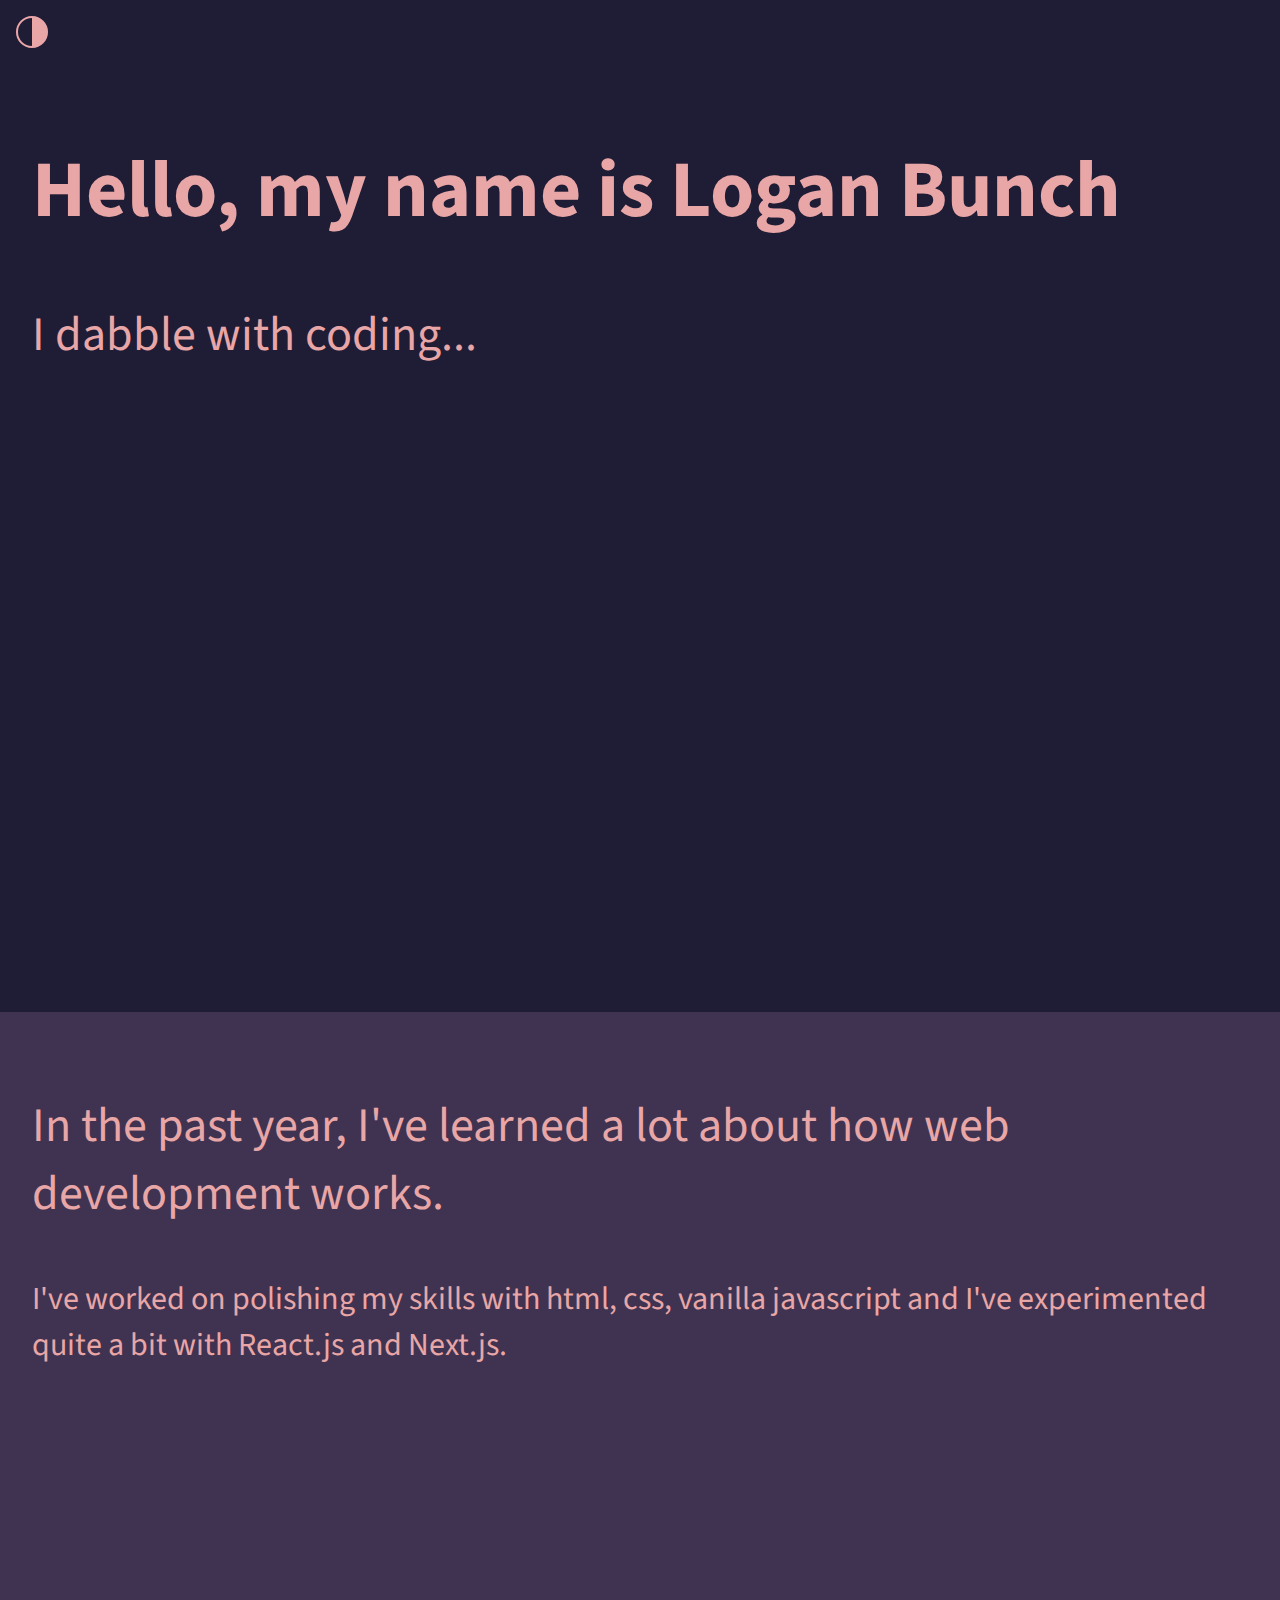
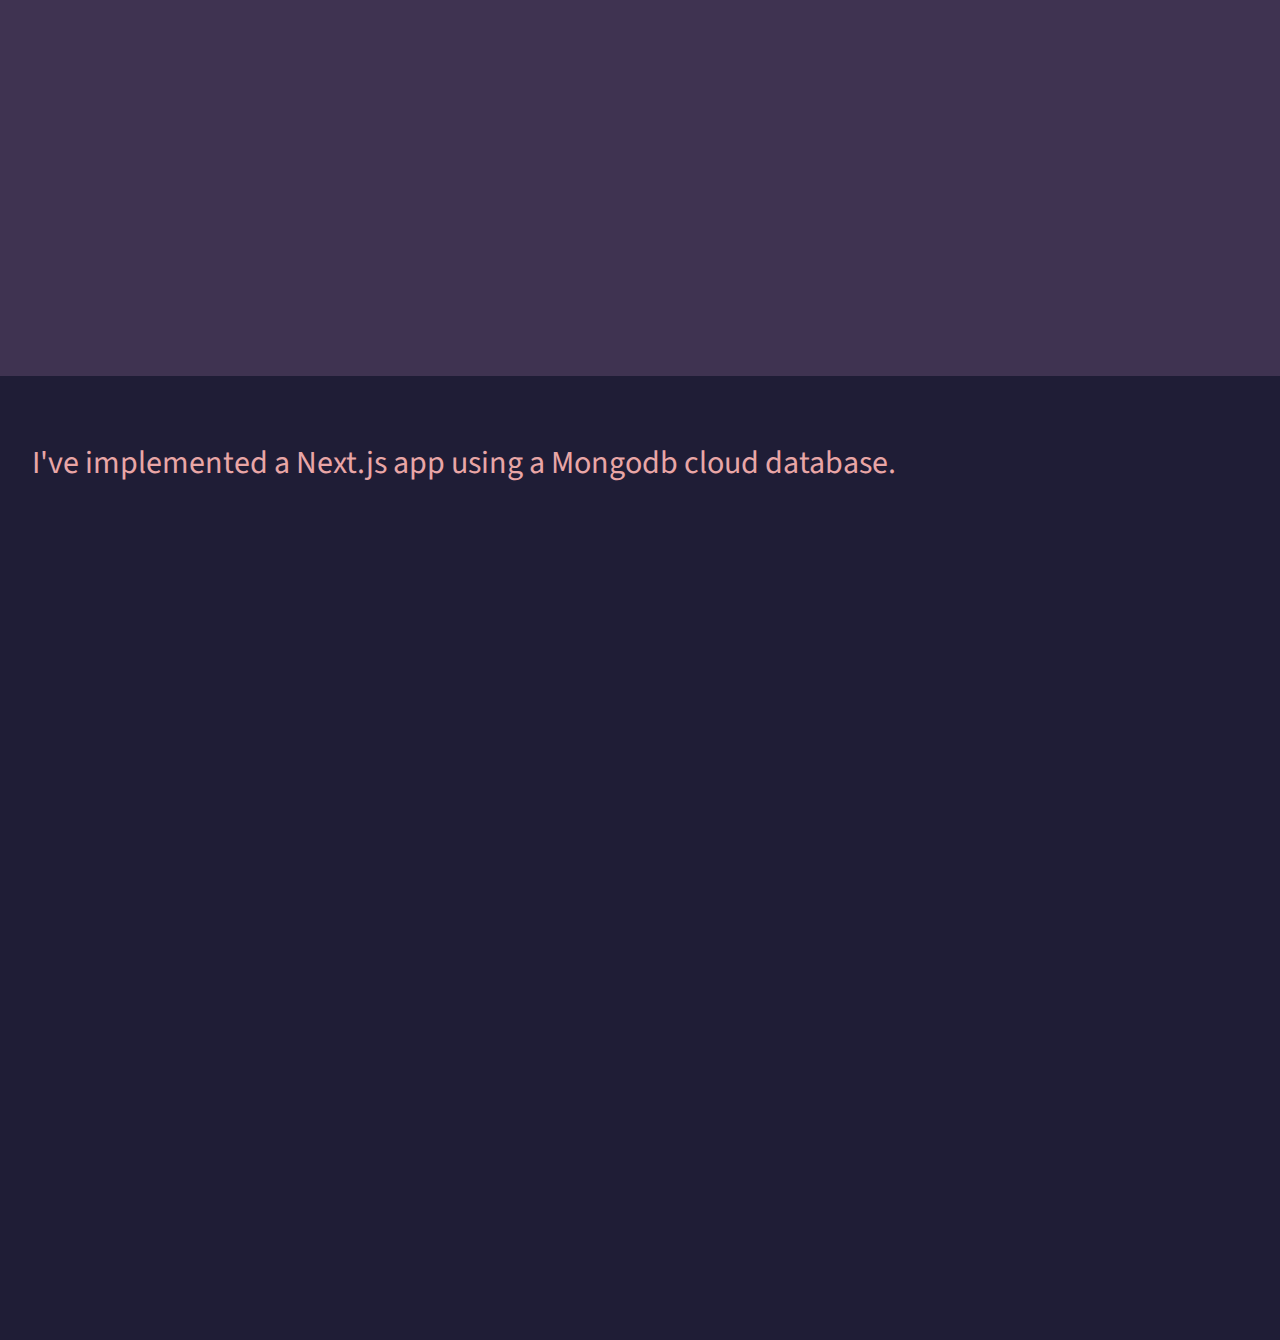
==== index.html @ 9dbdc5db "initial commit" ====
<!DOCTYPE html>
<html lang="en">

<head>
  <title>Logan Bunch - Web Dev</title>
  <meta charset="UTF-8">
  <meta name="viewport" content="width=device-width, initial-scale=1">
  <link href="style.css" rel="stylesheet">
  <script src="script.js" defer></script>
</head>

<body>
  <div id="change-theme" class="change-theme">
    <div class="theme-icon" onclick="toggleThemeMenu()"></div>
  </div>
  <main>
    <section id="intro">
      <h1>
        Hello, my name is Logan Bunch
      </h1>
      <p class="large">
        I dabble with coding...
      </p>
    </section>
    <section id="tidbit-one">
      <p class="large">
        In the past year, I've learned a lot about how web development works.
      </p>
      <p class="medium">
        I've worked on polishing my skills with html, css, vanilla javascript and I've experimented quite a bit with
        React.js and Next.js.
      </p>
    </section>
    <section>
      <p class="medium">
        I've implemented a Next.js app using a Mongodb cloud database.
      </p>
    </section>
</body>

</html>
---- style.css ----
@import url('https://fonts.googleapis.com/css2?family=Source+Sans+Pro&display=swap');

:root {
  --bg-color: #1F1D36;
  --bg-alt: #3F3351;
  --accent: #864879;
  --fg-color: #E9A6A6;
  
  box-sizing: content-box;
}

.blue-gray {
  --bg-color: #2C3333;
  --bg-alt: #395B64;
  --accent: #A5C9CA;
  --fg-color: #E7F6F2; 
}

html {
  font-family: 'Source Sans Pro', sans-serif;
  background-color: var(--bg-color);
  color: var(--fg-color);
}

html, body {
  padding: 0;
  margin: 0;
}

main {
  display: flex;
  flex-direction: column;
  width: 100%;
}

section {
  width: max;
  padding: 2em;
  min-height: 100vh;
}

h1 {
  font-size: 5rem;
}

.large {
  font-size: 3rem;
}

.medium {
  font-size: 2rem;
}

section:nth-child(even) {
  background-color: var(--bg-alt);
}

.change-theme {
  display: flex;
  justify-content: left;
  align-items: center;
  position: sticky;
  top: 1em;
  left: 1em;
  background-color: var(--bg-alt);
  border-radius: 2em;
  /* border: solid 2px var(--fg-color); */
  color: var(--fg-color);
  padding: 0;
  margin: 0.5rem;
  width: 2em;
  height: 2em;
  transition: all ease-in-out .3s;
}

.expand {
  width: 20em;
}


.theme-icon {
  width: calc(2em - 4px);
  height:calc(2em - 4px);
  border-radius: 50%;
  border: solid 2px var(--fg-color);
  background-image: linear-gradient(to right,var(--bg-color) 0 50%, var(--fg-color) 50% 110%)
}

.theme-icon:hover {
  transform: scale(1.1);
}
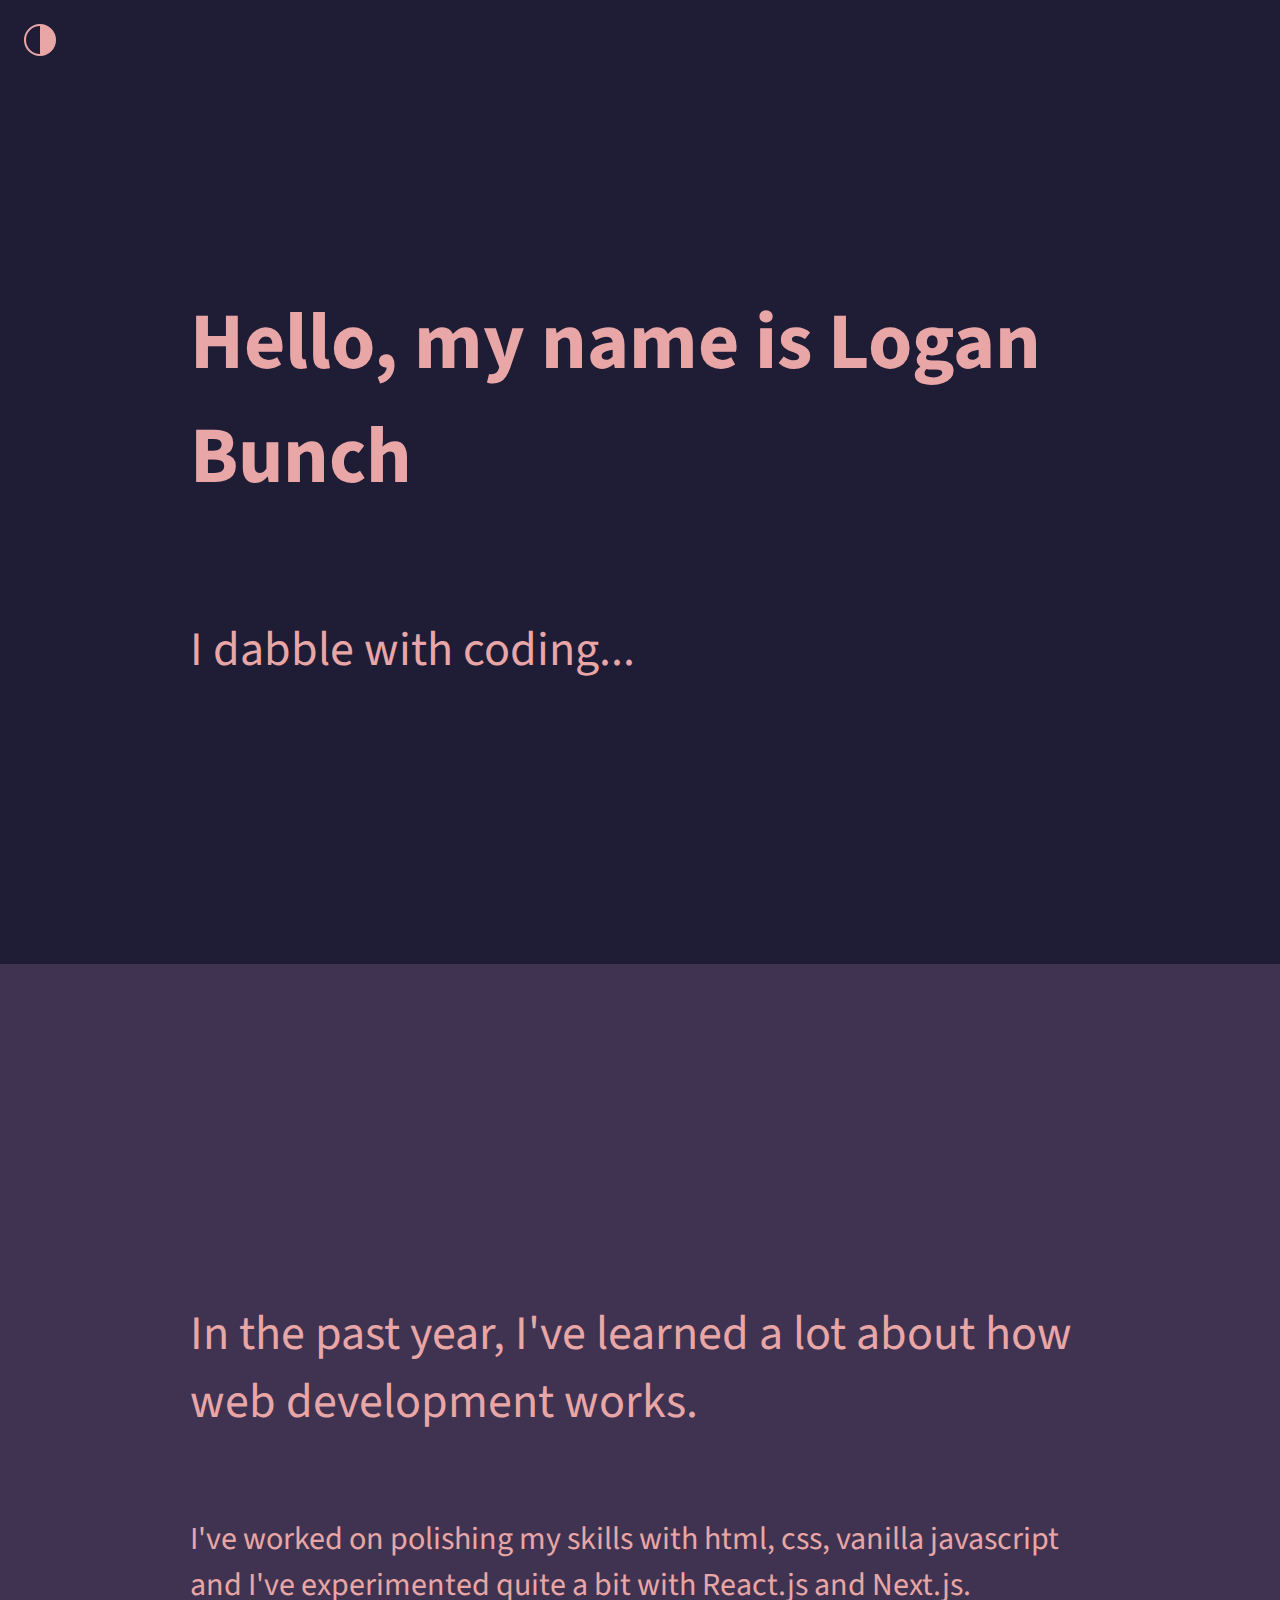
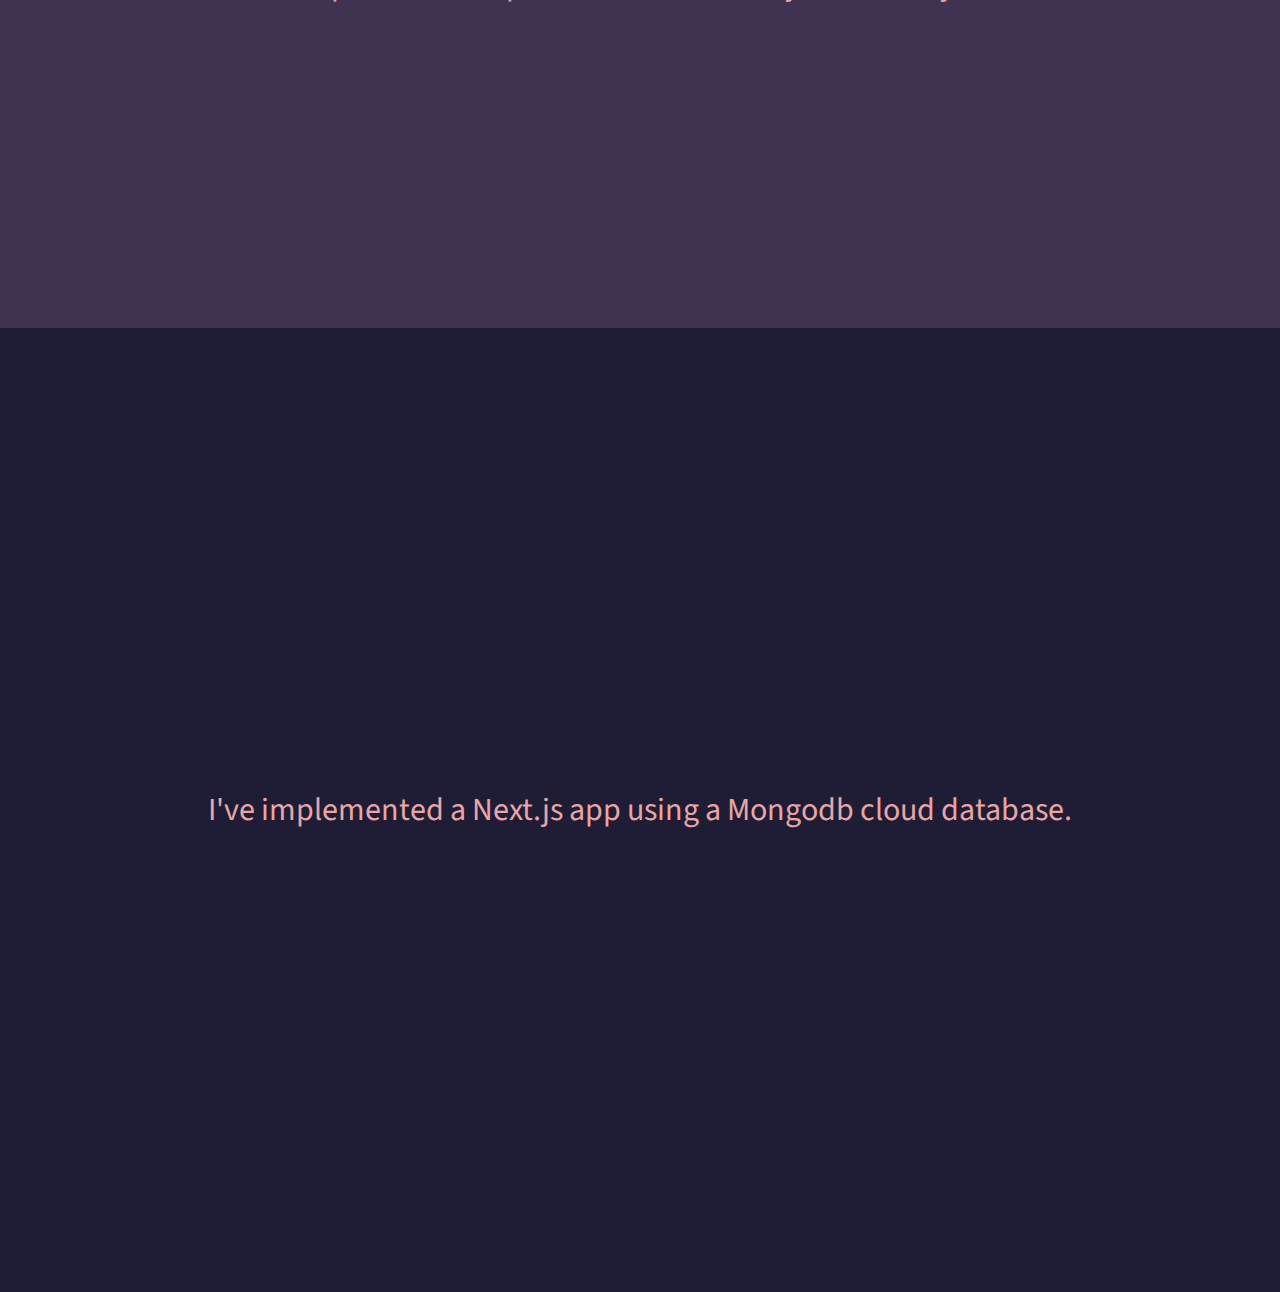
==== commit 4c73dec4: "some changes" ====
--- a/index.html
+++ b/index.html
@@ -13,29 +13,38 @@
   <div id="change-theme" class="change-theme">
     <div class="theme-icon" onclick="toggleThemeMenu()"></div>
   </div>
-  <main>
-    <section id="intro">
-      <h1>
-        Hello, my name is Logan Bunch
-      </h1>
-      <p class="large">
-        I dabble with coding...
-      </p>
-    </section>
-    <section id="tidbit-one">
-      <p class="large">
-        In the past year, I've learned a lot about how web development works.
-      </p>
-      <p class="medium">
-        I've worked on polishing my skills with html, css, vanilla javascript and I've experimented quite a bit with
-        React.js and Next.js.
-      </p>
-    </section>
-    <section>
-      <p class="medium">
-        I've implemented a Next.js app using a Mongodb cloud database.
-      </p>
-    </section>
+  <div class="grid-wrapper">
+    <main>
+      <section id="intro">
+        <div class="content-wrapper">
+          <h1>
+            Hello, my name is Logan Bunch
+          </h1>
+          <p class="large">
+            I dabble with coding...
+          </p>
+        </div>
+      </section>
+      <section id="tidbit-one">
+        <div class="content-wrapper">
+          <p class="large">
+            In the past year, I've learned a lot about how web development works.
+          </p>
+          <p class="medium">
+            I've worked on polishing my skills with html, css, vanilla javascript and I've experimented quite a bit with
+            React.js and Next.js.
+          </p>
+        </div>
+      </section>
+      <section>
+        <div class="content-wrapper">
+          <p class="medium">
+            I've implemented a Next.js app using a Mongodb cloud database.
+          </p>
+        </div>
+      </section>
+    </main>
+  </div>
 </body>
 
 </html>
--- a/style.css
+++ b/style.css
@@ -27,6 +27,10 @@
   margin: 0;
 }
 
+.grid-wrapper {
+  display: grid;
+}
+
 main {
   display: flex;
   flex-direction: column;
@@ -34,6 +38,8 @@
 }
 
 section {
+  display: flex;
+  justify-content: center;
   width: max;
   padding: 2em;
   min-height: 100vh;
@@ -55,11 +61,19 @@
   background-color: var(--bg-alt);
 }
 
+.content-wrapper {
+  max-width: 900px;
+  display: flex;
+  flex-direction: column;
+  justify-content: center;
+
+}
+
 .change-theme {
   display: flex;
   justify-content: left;
   align-items: center;
-  position: sticky;
+  position: fixed;
   top: 1em;
   left: 1em;
   background-color: var(--bg-alt);
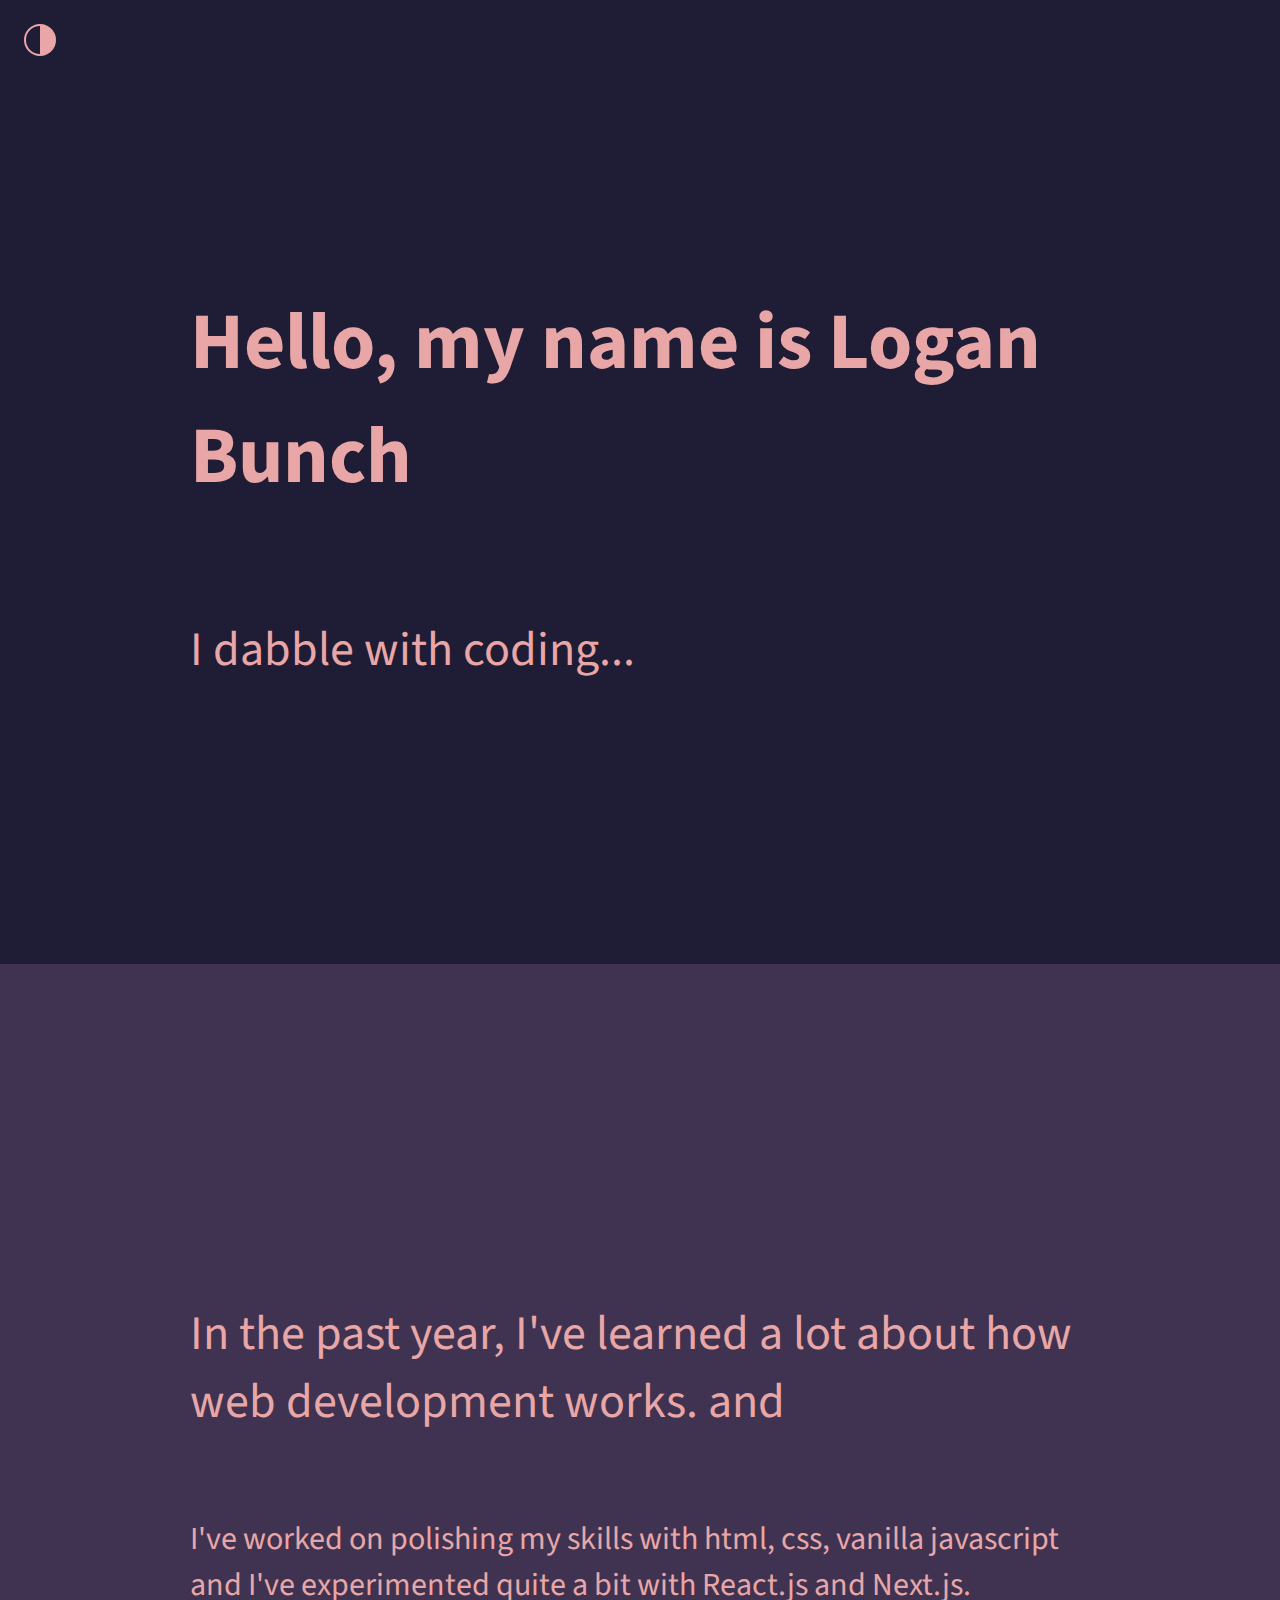
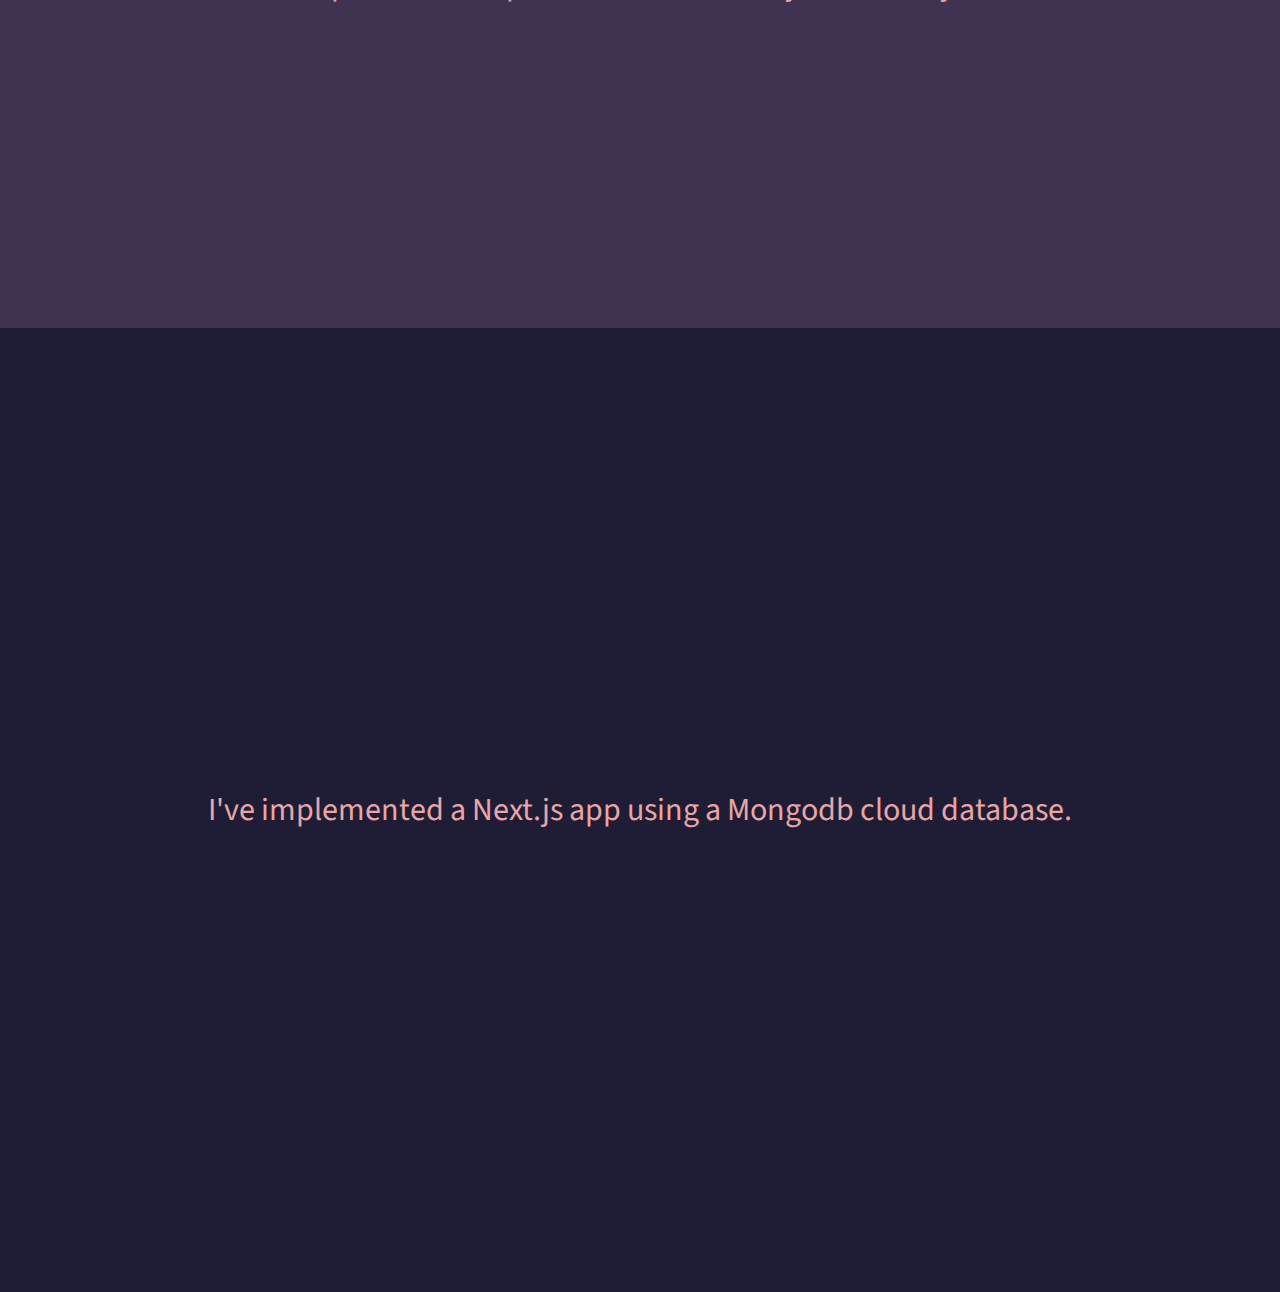
==== commit a7ef1077: "another commit" ====
--- a/index.html
+++ b/index.html
@@ -28,7 +28,7 @@
       <section id="tidbit-one">
         <div class="content-wrapper">
           <p class="large">
-            In the past year, I've learned a lot about how web development works.
+            In the past year, I've learned a lot about how web development works. and
           </p>
           <p class="medium">
             I've worked on polishing my skills with html, css, vanilla javascript and I've experimented quite a bit with
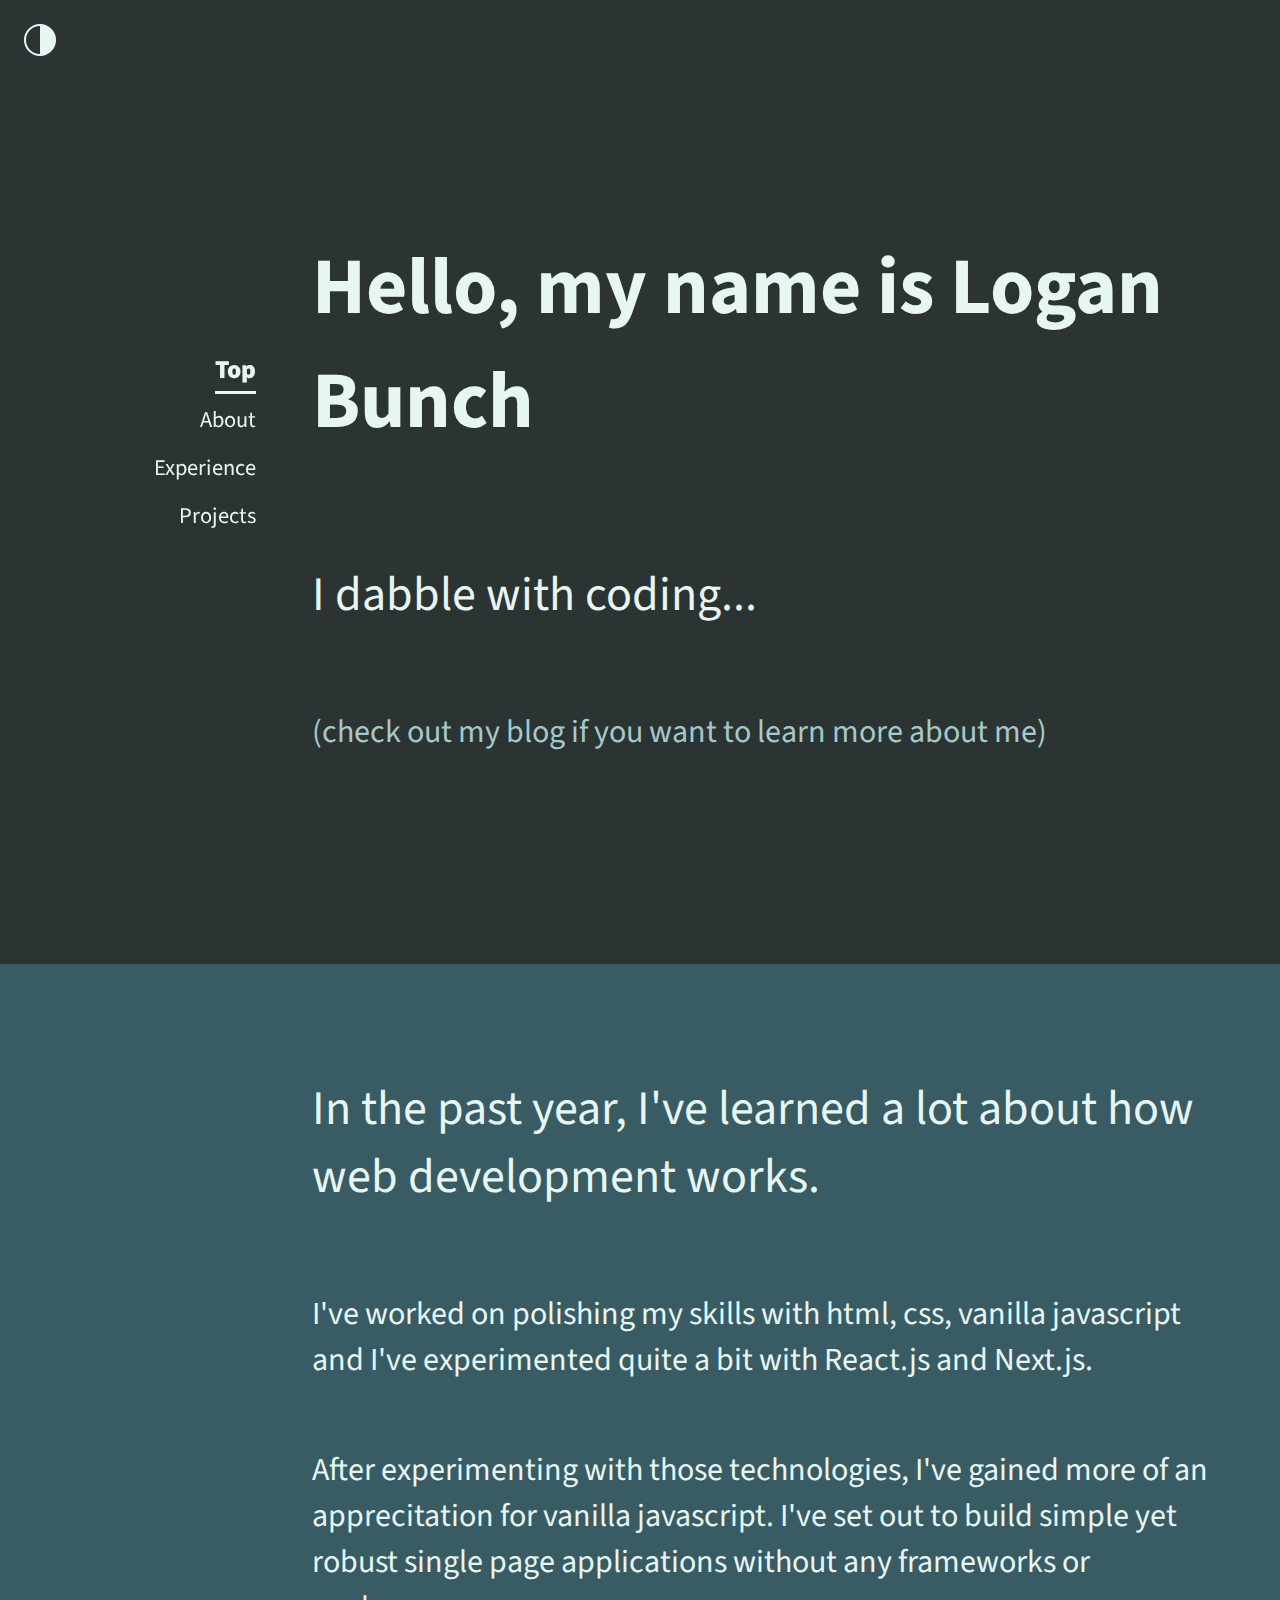
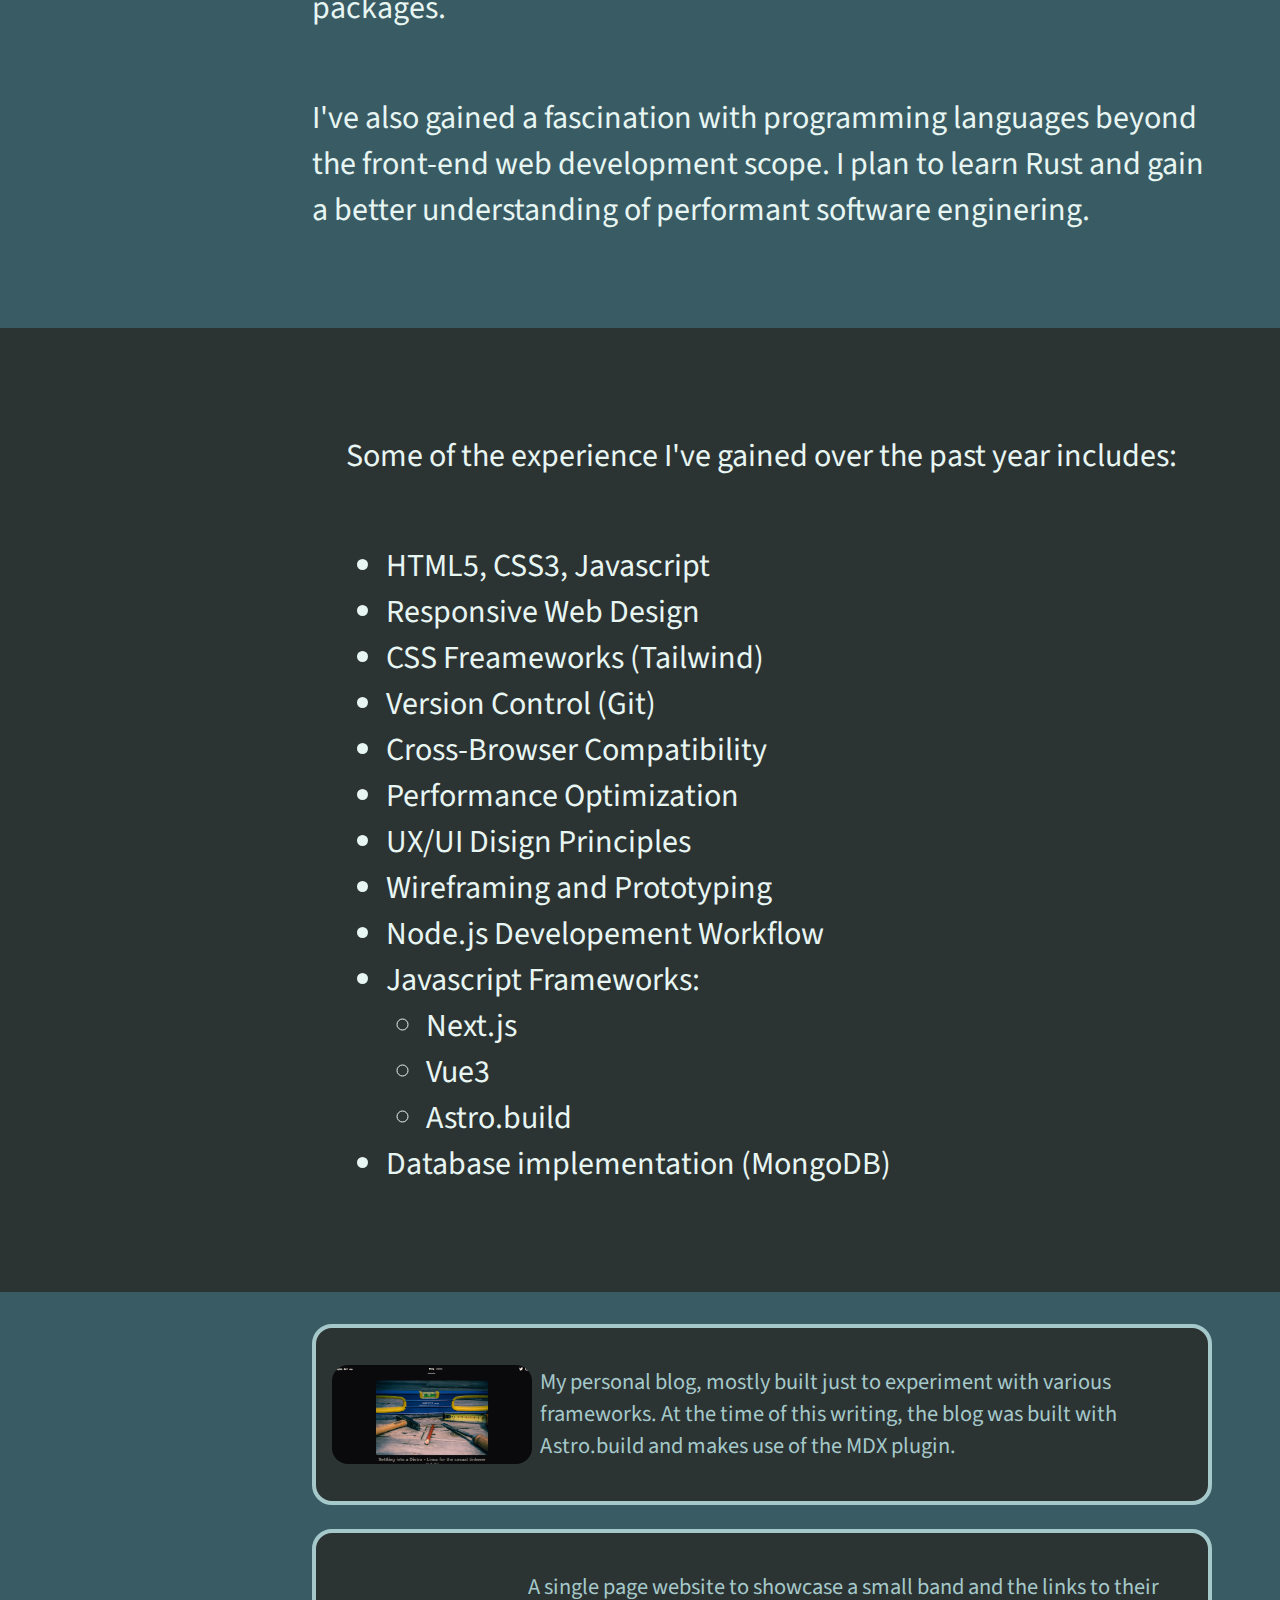
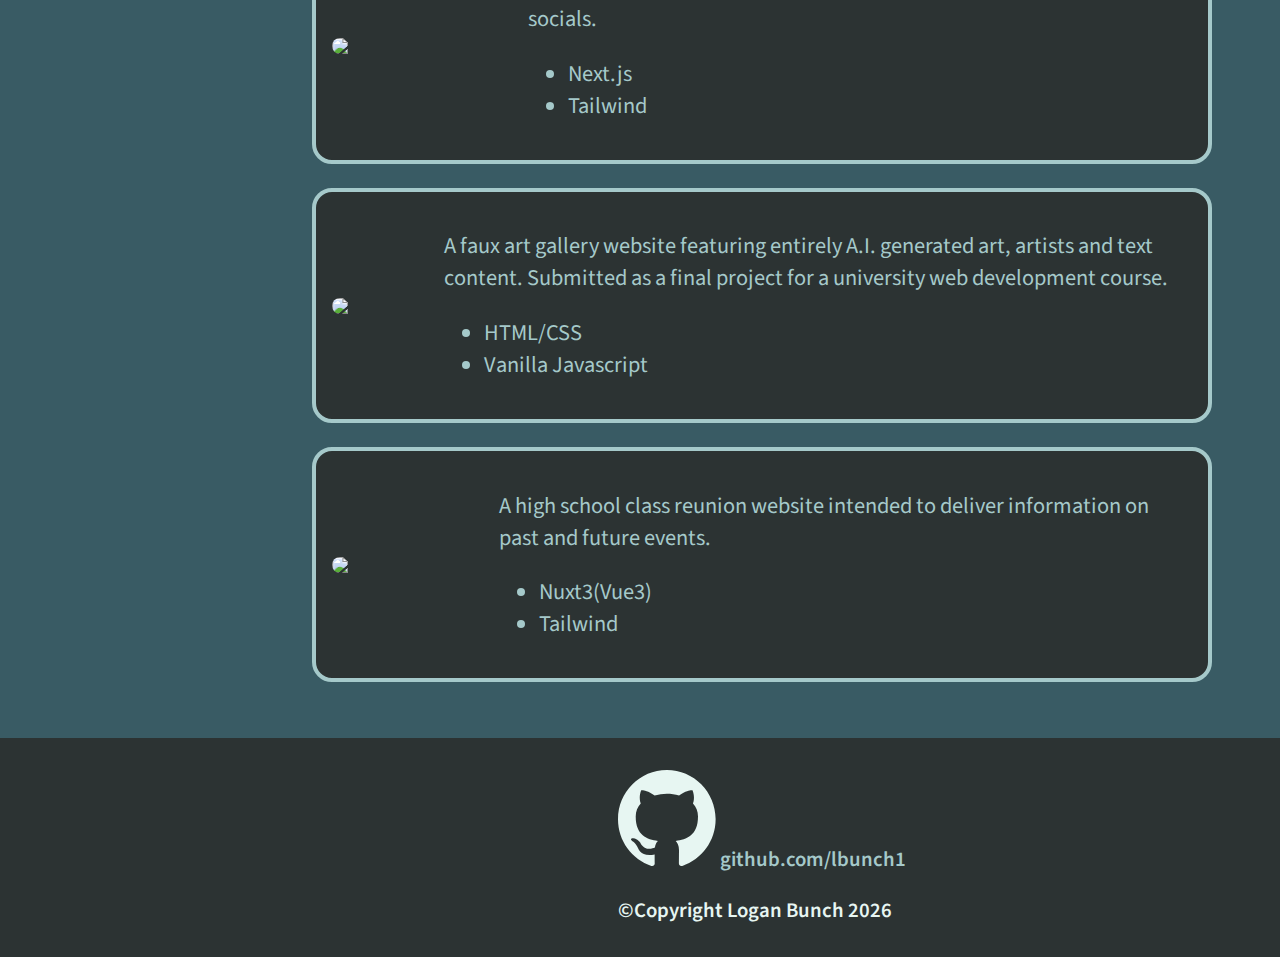
==== commit ed937331: "added link to blog, minor adjustments elsewhere" ====
--- a/index.html
+++ b/index.html
@@ -12,8 +12,22 @@
 <body>
   <div id="change-theme" class="change-theme">
     <div class="theme-icon" onclick="toggleThemeMenu()"></div>
+      <div class="flex-wrapper">
+        <div class="theme-icon blue-gray" onclick="changeTheme('blue-gray')"></div>
+        <div class="theme-icon purple-pink" onclick="changeTheme('purple-pink')"></div>
+        <div class="theme-icon gruvbox" onclick="changeTheme('gruvbox')"></div>
+        <div class="theme-icon green" onclick="changeTheme('green')"></div>
+        <div class="theme-icon blue" onclick="changeTheme('blue')"></div>
+      </div>
   </div>
-  <div class="grid-wrapper">
+      <nav>
+        <ul>
+          <li><a class="nav-link" id="intro-link" href="#intro">Top</a></li>
+          <li><a class="nav-link" id="about-link" href="#about">About</a></li>
+          <li><a class="nav-link" id="exp-link" href="#experience">Experience</a></li>
+          <li><a class="nav-link" id="projects-link" href="#projects">Projects</a></li>
+        </ul>
+      </nav>
     <main>
       <section id="intro">
         <div class="content-wrapper">
@@ -23,28 +37,114 @@
           <p class="large">
             I dabble with coding...
           </p>
+          <p class="medium">
+            <a href="https://blog.logno.dev">(check out my blog if you want to learn more about me)</a>
+          </p>
         </div>
       </section>
-      <section id="tidbit-one">
+      <section id="about">
         <div class="content-wrapper">
           <p class="large">
-            In the past year, I've learned a lot about how web development works. and
+            In the past year, I've learned a lot about how web development works.
           </p>
           <p class="medium">
             I've worked on polishing my skills with html, css, vanilla javascript and I've experimented quite a bit with
             React.js and Next.js.
           </p>
-        </div>
-      </section>
-      <section>
-        <div class="content-wrapper">
           <p class="medium">
-            I've implemented a Next.js app using a Mongodb cloud database.
+            After experimenting with those technologies, I've gained more of an apprecitation for vanilla javascript. I've set out to build simple yet robust single page applications without any frameworks or packages.
+          </p>
+          <p class="medium">
+            I've also gained a fascination with programming languages beyond the front-end web development scope. I plan to learn Rust and gain a better understanding of performant software enginering.
           </p>
         </div>
       </section>
+      <section id="experience">
+        <div class="content-wrapper">
+          <p class="medium">
+            Some of the experience I've gained over the past year includes:
+          </p>
+          <ul class="medium">
+            <li>HTML5, CSS3, Javascript</li>
+            <li>Responsive Web Design</li>
+            <li>CSS Freameworks (Tailwind)</li>
+            <li>Version Control (Git)</li>
+            <li>Cross-Browser Compatibility</li>
+            <li>Performance Optimization</li>
+            <li>UX/UI Disign Principles</li>
+            <li>Wireframing and Prototyping</li>
+            <li>Node.js Developement Workflow</li>
+            <li>Javascript Frameworks:
+              <ul>
+                <li>Next.js</li>
+                <li>Vue3</li>
+                <li>Astro.build</li>
+              </ul>
+            </li>
+            <li>Database implementation (MongoDB)</li>
+          </ul>
+        </div>
+      </section>
+      <section id="projects">
+        <div class="content-wrapper">
+           <a class="project-link" href="https://blog.logno.dev" target="_blank">
+            <img src="/img/blog_thumbnail.png">
+              <div>
+              <p>
+                My personal blog, mostly built just to experiment with various frameworks. At the time of this writing, the blog was built with Astro.build and makes use of the MDX plugin.
+              </p>
+              </div>
+          </a>
+         <a class="project-link" href="https://anothermcguffin.com" target="_blank">
+            <img src="/img/AM_thumbnail.png">
+              <div>
+              <p>
+                A single page website to showcase a small band and the links to their socials.
+                <ul>
+                  <li>Next.js</li>
+                  <li>Tailwind</li>
+                </ul>
+              </p>
+              </div>
+          </a>
+          <a class="project-link" href="https://lbunch1.github.io/final-project/" target="_blank">
+            <img src="/img/AI_thumbnail.png">
+              <div>
+              <p>
+                A faux art gallery website featuring entirely A.I. generated art, artists and text content. Submitted as a final project for a university web development course.
+                <ul>
+                  <li>HTML/CSS</li>
+                  <li>Vanilla Javascript</li>
+                </ul>
+              </p>
+              </div>
+          </a>
+          <a class="project-link" href="https://smhsclassof1970.com/" target="_blank">
+            <img src="/img/SMHS_thumbnail.png">
+              <div>
+              <p>
+                A high school class reunion website intended to deliver information on past and future events.
+                <ul>
+                  <li>Nuxt3(Vue3)</li>
+                  <li>Tailwind</li>
+                </ul>
+              </p>
+              </div>
+          </a>
+
+        </div>
+      </section>
     </main>
-  </div>
+    <footer>
+        <div class="content-wrapper">
+          <a href="https://github.com/lbunch1" class="small gh-link">
+            <svg id="gh-logo" width="98" height="96" xmlns="http://www.w3.org/2000/svg"><path fill-rule="evenodd" clip-rule="evenodd" d="M48.854 0C21.839 0 0 22 0 49.217c0 21.756 13.993 40.172 33.405 46.69 2.427.49 3.316-1.059 3.316-2.362 0-1.141-.08-5.052-.08-9.127-13.59 2.934-16.42-5.867-16.42-5.867-2.184-5.704-5.42-7.17-5.42-7.17-4.448-3.015.324-3.015.324-3.015 4.934.326 7.523 5.052 7.523 5.052 4.367 7.496 11.404 5.378 14.235 4.074.404-3.178 1.699-5.378 3.074-6.6-10.839-1.141-22.243-5.378-22.243-24.283 0-5.378 1.94-9.778 5.014-13.2-.485-1.222-2.184-6.275.486-13.038 0 0 4.125-1.304 13.426 5.052a46.97 46.97 0 0 1 12.214-1.63c4.125 0 8.33.571 12.213 1.63 9.302-6.356 13.427-5.052 13.427-5.052 2.67 6.763.97 11.816.485 13.038 3.155 3.422 5.015 7.822 5.015 13.2 0 18.905-11.404 23.06-22.324 24.283 1.78 1.548 3.316 4.481 3.316 9.126 0 6.6-.08 11.897-.08 13.526 0 1.304.89 2.853 3.316 2.364 19.412-6.52 33.405-24.935 33.405-46.691C97.707 22 75.788 0 48.854 0z" /></svg>
+            github.com/lbunch1
+          </a>
+          <br />
+          <div id="copy" class="small"></div>
+        </div>
+    </footer>
 </body>
 
 </html>
--- a/style.css
+++ b/style.css
@@ -1,10 +1,10 @@
 @import url('https://fonts.googleapis.com/css2?family=Source+Sans+Pro&display=swap');
 
 :root {
-  --bg-color: #1F1D36;
-  --bg-alt: #3F3351;
-  --accent: #864879;
-  --fg-color: #E9A6A6;
+  --bg-color: #2C3333;
+  --bg-alt: #395B64;
+  --accent: #A5C9CA;
+  --fg-color: #E7F6F2; 
   
   box-sizing: content-box;
 }
@@ -16,6 +16,34 @@
   --fg-color: #E7F6F2; 
 }
 
+.purple-pink {
+  --bg-color: #1F1D36;
+  --bg-alt: #3F3351;
+  --accent: #864879;
+  --fg-color: #E9A6A6;
+}
+
+.gruvbox {
+  --bg-color: #1A120B;
+  --bg-alt: #3C2A21;
+  --accent: #D5CEA3;
+  --fg-color: #E5E5CB;
+}
+
+.green {
+  --bg-color: #191A19;
+  --bg-alt: #1E5128;
+  --accent: #4E9F3D;
+  --fg-color: #D8E9A8;
+}
+
+.blue {
+  --bg-color: #0F044C;
+  --bg-alt: #141E61;
+  --accent: #787A91;
+  --fg-color: #EEEEEE;
+}
+
 html {
   font-family: 'Source Sans Pro', sans-serif;
   background-color: var(--bg-color);
@@ -27,8 +55,45 @@
   margin: 0;
 }
 
-.grid-wrapper {
-  display: grid;
+nav {
+  display: flex;
+  align-items: center;
+  position: fixed;
+  right: 0;
+  top: 0;
+  height: 100%;
+  margin-right: 80vw;
+}
+
+nav>ul {
+  display: flex;
+  flex-direction: column;
+  align-items: flex-end;
+  list-style-type: none;
+  padding-left: 0;
+}
+
+nav li {
+  margin-bottom: 1rem;
+}
+
+nav a {
+  font-size: 1.4rem;
+  transition: all ease-in-out 0.3s;
+  text-decoration: none;
+}
+
+
+nav a:link,
+nav a:visited {
+  color: var(--fg-color);
+}
+
+.active {
+  font-size: 1.6rem;
+  font-weight: 900;
+  border-bottom: 3px solid var(--fg-color);
+  padding-bottom: 0.2rem;
 }
 
 main {
@@ -37,7 +102,8 @@
   width: 100%;
 }
 
-section {
+section,
+footer {
   display: flex;
   justify-content: center;
   width: max;
@@ -49,6 +115,19 @@
   font-size: 5rem;
 }
 
+a,
+a:link,
+a:visited {
+  text-decoration: none;
+  color: var(--accent);
+  z-index: 90;
+}
+
+a:hover {
+  transform: scale(1.03);
+  color: var(--fg-color);
+}
+
 .large {
   font-size: 3rem;
 }
@@ -57,6 +136,11 @@
   font-size: 2rem;
 }
 
+.small {
+  font-size: 1.3rem;
+  font-weight: 600;
+}
+
 section:nth-child(even) {
   background-color: var(--bg-alt);
 }
@@ -66,7 +150,7 @@
   display: flex;
   flex-direction: column;
   justify-content: center;
-
+  margin-left: 19vw;
 }
 
 .change-theme {
@@ -78,17 +162,29 @@
   left: 1em;
   background-color: var(--bg-alt);
   border-radius: 2em;
-  /* border: solid 2px var(--fg-color); */
   color: var(--fg-color);
   padding: 0;
   margin: 0.5rem;
+  min-width: fit-content;
+  min-height: fit-content;
   width: 2em;
   height: 2em;
   transition: all ease-in-out .3s;
+  z-index: 999;
 }
 
 .expand {
-  width: 20em;
+  width: fit-content;
+}
+
+.flex-wrapper {
+  display: none;
+  padding-left: 1rem;
+  gap: 1rem;
+}
+
+.show {
+  display: flex;
 }
 
 
@@ -97,9 +193,95 @@
   height:calc(2em - 4px);
   border-radius: 50%;
   border: solid 2px var(--fg-color);
-  background-image: linear-gradient(to right,var(--bg-color) 0 50%, var(--fg-color) 50% 110%)
+  background-image: linear-gradient(to right,var(--bg-color) 0 50%, var(--fg-color) 50% 110%);
+  z-index: 99;
 }
 
 .theme-icon:hover {
   transform: scale(1.1);
 }
+
+.project-link {
+  display: flex;
+  align-items: center;
+  background-color: var(--bg-color);
+  border: solid 4px var(--accent);
+  padding: 1rem;
+  border-radius: 20px;
+  text-decoration: none;
+  color: var(--fg-color);
+  font-size: 1.4rem;
+  gap: .5rem;
+  margin-bottom: 1.5rem;
+  transition: all ease-in-out 0.2s;
+  z-index: 97;
+}
+
+.project-link:hover {
+  transform: scale(1.05);
+  box-shadow: 0 0 30px rgba(0, 0, 0, 0.3);
+}
+
+.project-link img {
+  width: 200px;
+  border-radius: 16px;
+}
+
+footer {
+  min-height: fit-content;
+}
+
+#gh-logo {
+  fill: var(--fg-color);
+}
+
+
+@media only screen and (max-width: 820px) {
+  nav {
+    display: block;
+    position: sticky;
+    top:0;
+    right: 0;
+    padding-top: 3em;
+    padding-bottom: 1em;
+    background-color: var(--bg-color);
+    z-index: 998;
+    margin-right: 0;
+  }
+
+  nav>ul {
+    flex-direction: row;
+    align-items: center;
+    justify-content: center;
+    gap: 2rem;
+    margin-right: 0;
+  }
+
+  .content-wrapper {
+    margin-left: 0;
+  }
+
+  .project-link {
+    flex-direction: column;
+  }
+}
+
+
+@media only screen and (max-width: 400px) {
+  nav {
+    display: none;
+  }
+
+  .large {
+    font-size: 2rem;
+  }
+
+  .medium {
+    font-size: 1.4rem;
+  }
+
+  .small {
+    font-size: 1.2rem;
+  }
+
+}
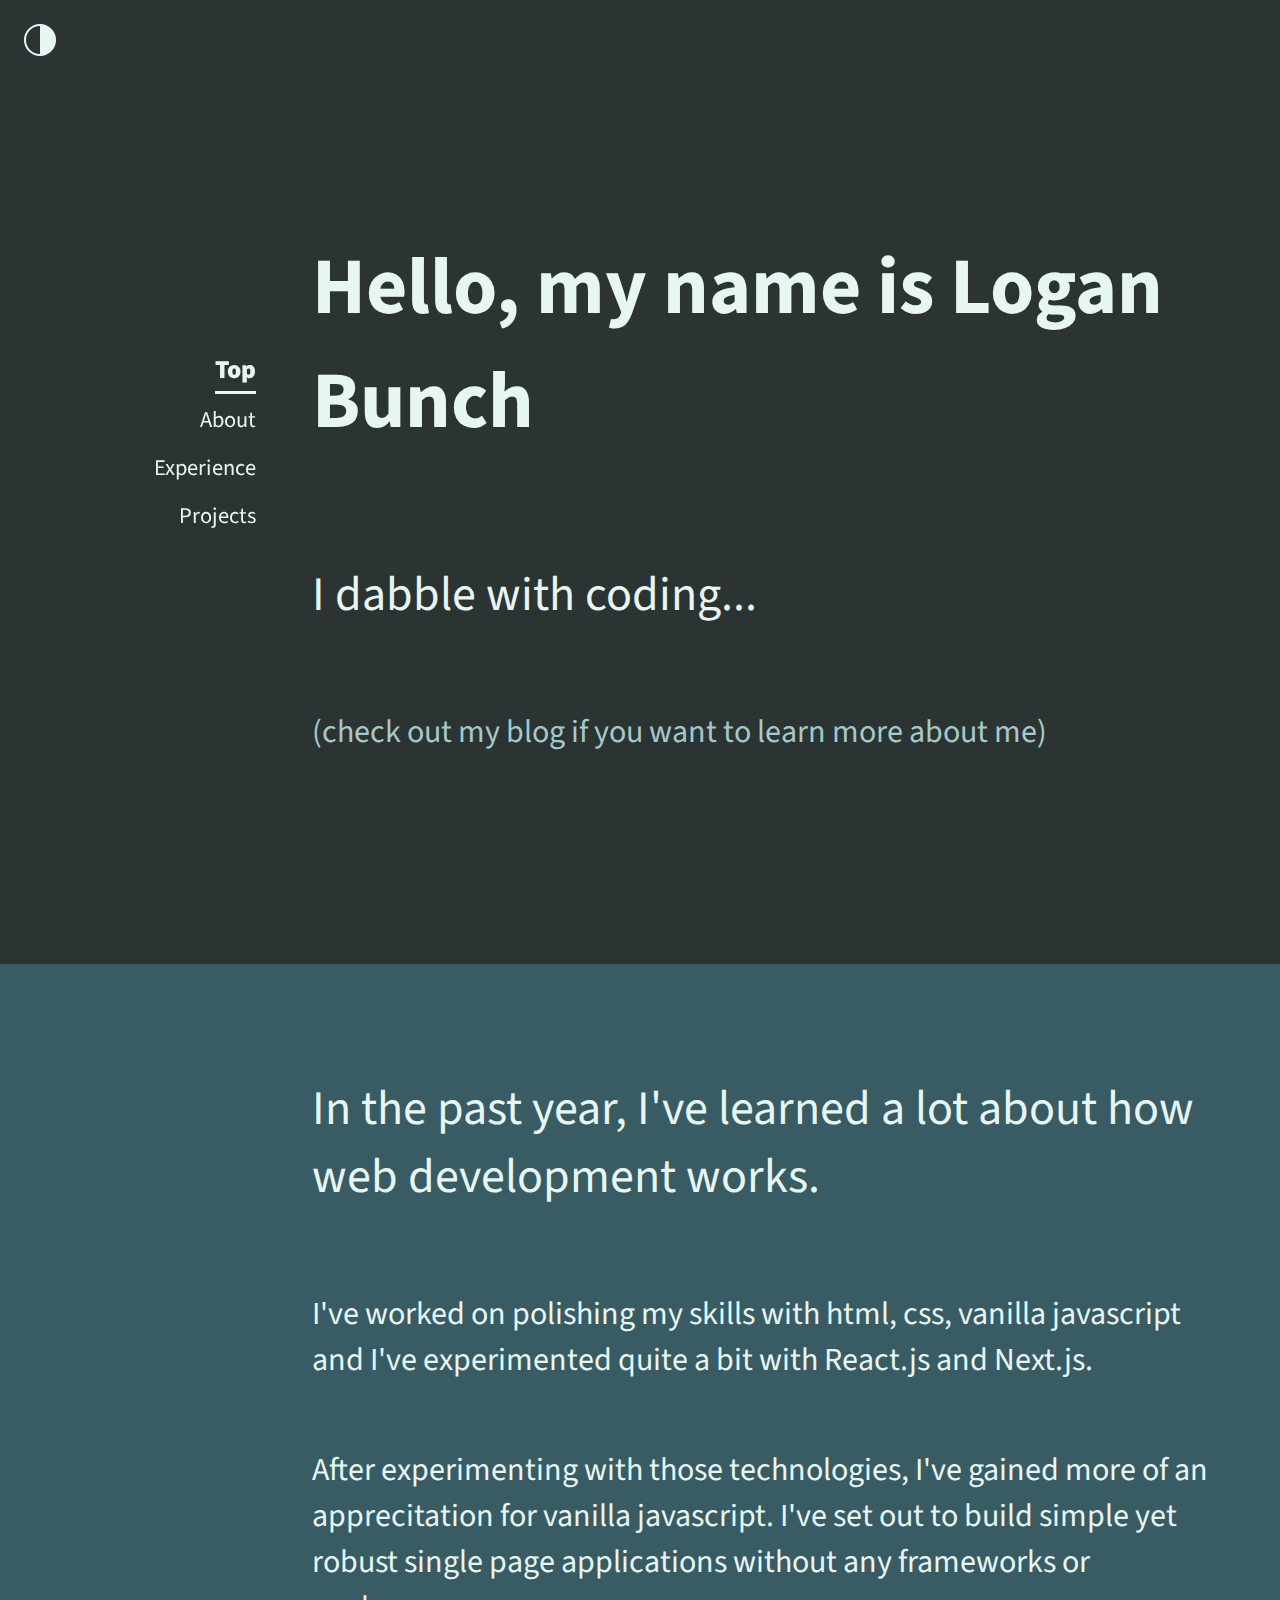
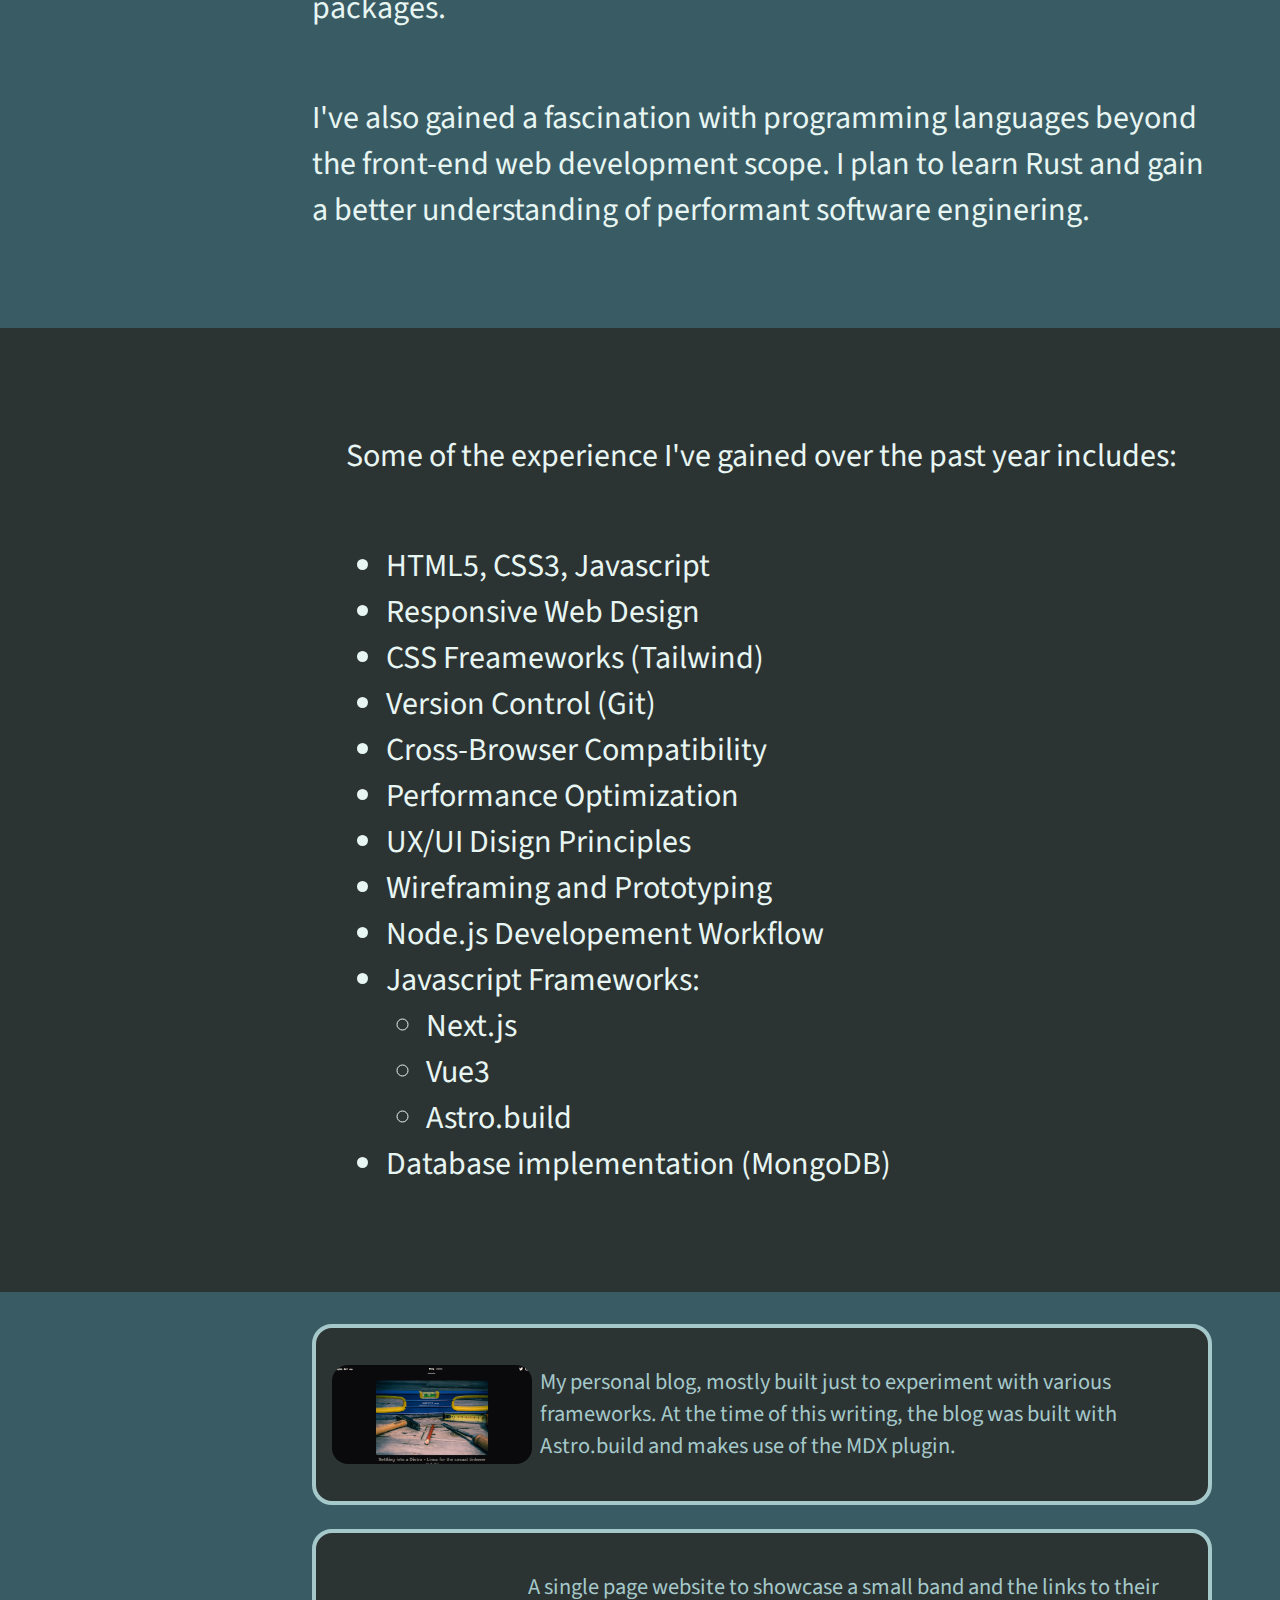
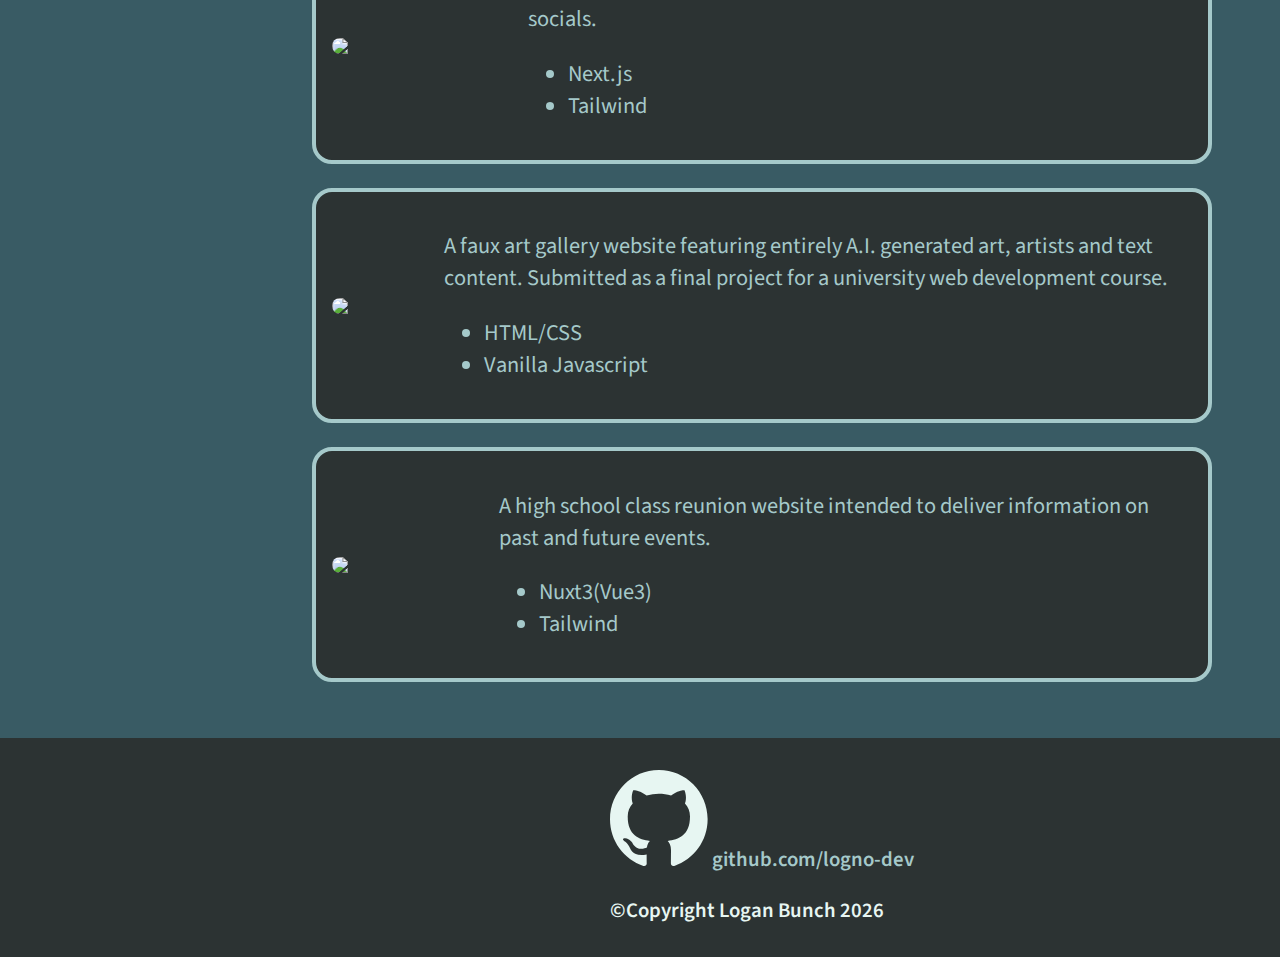
==== commit be994e1c: "update  github link" ====
--- a/index.html
+++ b/index.html
@@ -12,139 +12,146 @@
 <body>
   <div id="change-theme" class="change-theme">
     <div class="theme-icon" onclick="toggleThemeMenu()"></div>
-      <div class="flex-wrapper">
-        <div class="theme-icon blue-gray" onclick="changeTheme('blue-gray')"></div>
-        <div class="theme-icon purple-pink" onclick="changeTheme('purple-pink')"></div>
-        <div class="theme-icon gruvbox" onclick="changeTheme('gruvbox')"></div>
-        <div class="theme-icon green" onclick="changeTheme('green')"></div>
-        <div class="theme-icon blue" onclick="changeTheme('blue')"></div>
+    <div class="flex-wrapper">
+      <div class="theme-icon blue-gray" onclick="changeTheme('blue-gray')"></div>
+      <div class="theme-icon purple-pink" onclick="changeTheme('purple-pink')"></div>
+      <div class="theme-icon gruvbox" onclick="changeTheme('gruvbox')"></div>
+      <div class="theme-icon green" onclick="changeTheme('green')"></div>
+      <div class="theme-icon blue" onclick="changeTheme('blue')"></div>
+    </div>
+  </div>
+  <nav>
+    <ul>
+      <li><a class="nav-link" id="intro-link" href="#intro">Top</a></li>
+      <li><a class="nav-link" id="about-link" href="#about">About</a></li>
+      <li><a class="nav-link" id="exp-link" href="#experience">Experience</a></li>
+      <li><a class="nav-link" id="projects-link" href="#projects">Projects</a></li>
+    </ul>
+  </nav>
+  <main>
+    <section id="intro">
+      <div class="content-wrapper">
+        <h1>
+          Hello, my name is Logan Bunch
+        </h1>
+        <p class="large">
+          I dabble with coding...
+        </p>
+        <p class="medium">
+          <a href="https://blog.logno.dev">(check out my blog if you want to learn more about me)</a>
+        </p>
       </div>
-  </div>
-      <nav>
-        <ul>
-          <li><a class="nav-link" id="intro-link" href="#intro">Top</a></li>
-          <li><a class="nav-link" id="about-link" href="#about">About</a></li>
-          <li><a class="nav-link" id="exp-link" href="#experience">Experience</a></li>
-          <li><a class="nav-link" id="projects-link" href="#projects">Projects</a></li>
+    </section>
+    <section id="about">
+      <div class="content-wrapper">
+        <p class="large">
+          In the past year, I've learned a lot about how web development works.
+        </p>
+        <p class="medium">
+          I've worked on polishing my skills with html, css, vanilla javascript and I've experimented quite a bit with
+          React.js and Next.js.
+        </p>
+        <p class="medium">
+          After experimenting with those technologies, I've gained more of an apprecitation for vanilla javascript. I've
+          set out to build simple yet robust single page applications without any frameworks or packages.
+        </p>
+        <p class="medium">
+          I've also gained a fascination with programming languages beyond the front-end web development scope. I plan
+          to learn Rust and gain a better understanding of performant software enginering.
+        </p>
+      </div>
+    </section>
+    <section id="experience">
+      <div class="content-wrapper">
+        <p class="medium">
+          Some of the experience I've gained over the past year includes:
+        </p>
+        <ul class="medium">
+          <li>HTML5, CSS3, Javascript</li>
+          <li>Responsive Web Design</li>
+          <li>CSS Freameworks (Tailwind)</li>
+          <li>Version Control (Git)</li>
+          <li>Cross-Browser Compatibility</li>
+          <li>Performance Optimization</li>
+          <li>UX/UI Disign Principles</li>
+          <li>Wireframing and Prototyping</li>
+          <li>Node.js Developement Workflow</li>
+          <li>Javascript Frameworks:
+            <ul>
+              <li>Next.js</li>
+              <li>Vue3</li>
+              <li>Astro.build</li>
+            </ul>
+          </li>
+          <li>Database implementation (MongoDB)</li>
         </ul>
-      </nav>
-    <main>
-      <section id="intro">
-        <div class="content-wrapper">
-          <h1>
-            Hello, my name is Logan Bunch
-          </h1>
-          <p class="large">
-            I dabble with coding...
-          </p>
-          <p class="medium">
-            <a href="https://blog.logno.dev">(check out my blog if you want to learn more about me)</a>
-          </p>
-        </div>
-      </section>
-      <section id="about">
-        <div class="content-wrapper">
-          <p class="large">
-            In the past year, I've learned a lot about how web development works.
-          </p>
-          <p class="medium">
-            I've worked on polishing my skills with html, css, vanilla javascript and I've experimented quite a bit with
-            React.js and Next.js.
-          </p>
-          <p class="medium">
-            After experimenting with those technologies, I've gained more of an apprecitation for vanilla javascript. I've set out to build simple yet robust single page applications without any frameworks or packages.
-          </p>
-          <p class="medium">
-            I've also gained a fascination with programming languages beyond the front-end web development scope. I plan to learn Rust and gain a better understanding of performant software enginering.
-          </p>
-        </div>
-      </section>
-      <section id="experience">
-        <div class="content-wrapper">
-          <p class="medium">
-            Some of the experience I've gained over the past year includes:
-          </p>
-          <ul class="medium">
-            <li>HTML5, CSS3, Javascript</li>
-            <li>Responsive Web Design</li>
-            <li>CSS Freameworks (Tailwind)</li>
-            <li>Version Control (Git)</li>
-            <li>Cross-Browser Compatibility</li>
-            <li>Performance Optimization</li>
-            <li>UX/UI Disign Principles</li>
-            <li>Wireframing and Prototyping</li>
-            <li>Node.js Developement Workflow</li>
-            <li>Javascript Frameworks:
-              <ul>
-                <li>Next.js</li>
-                <li>Vue3</li>
-                <li>Astro.build</li>
-              </ul>
-            </li>
-            <li>Database implementation (MongoDB)</li>
-          </ul>
-        </div>
-      </section>
-      <section id="projects">
-        <div class="content-wrapper">
-           <a class="project-link" href="https://blog.logno.dev" target="_blank">
-            <img src="/img/blog_thumbnail.png">
-              <div>
-              <p>
-                My personal blog, mostly built just to experiment with various frameworks. At the time of this writing, the blog was built with Astro.build and makes use of the MDX plugin.
-              </p>
-              </div>
-          </a>
-         <a class="project-link" href="https://anothermcguffin.com" target="_blank">
-            <img src="/img/AM_thumbnail.png">
-              <div>
-              <p>
-                A single page website to showcase a small band and the links to their socials.
-                <ul>
-                  <li>Next.js</li>
-                  <li>Tailwind</li>
-                </ul>
-              </p>
-              </div>
-          </a>
-          <a class="project-link" href="https://lbunch1.github.io/final-project/" target="_blank">
-            <img src="/img/AI_thumbnail.png">
-              <div>
-              <p>
-                A faux art gallery website featuring entirely A.I. generated art, artists and text content. Submitted as a final project for a university web development course.
-                <ul>
-                  <li>HTML/CSS</li>
-                  <li>Vanilla Javascript</li>
-                </ul>
-              </p>
-              </div>
-          </a>
-          <a class="project-link" href="https://smhsclassof1970.com/" target="_blank">
-            <img src="/img/SMHS_thumbnail.png">
-              <div>
-              <p>
-                A high school class reunion website intended to deliver information on past and future events.
-                <ul>
-                  <li>Nuxt3(Vue3)</li>
-                  <li>Tailwind</li>
-                </ul>
-              </p>
-              </div>
-          </a>
+      </div>
+    </section>
+    <section id="projects">
+      <div class="content-wrapper">
+        <a class="project-link" href="https://blog.logno.dev" target="_blank">
+          <img src="/img/blog_thumbnail.png">
+          <div>
+            <p>
+              My personal blog, mostly built just to experiment with various frameworks. At the time of this writing,
+              the blog was built with Astro.build and makes use of the MDX plugin.
+            </p>
+          </div>
+        </a>
+        <a class="project-link" href="https://anothermcguffin.com" target="_blank">
+          <img src="/img/AM_thumbnail.png">
+          <div>
+            <p>
+              A single page website to showcase a small band and the links to their socials.
+            <ul>
+              <li>Next.js</li>
+              <li>Tailwind</li>
+            </ul>
+            </p>
+          </div>
+        </a>
+        <a class="project-link" href="https://logno-dev.github.io/final-project/" target="_blank">
+          <img src="/img/AI_thumbnail.png">
+          <div>
+            <p>
+              A faux art gallery website featuring entirely A.I. generated art, artists and text content. Submitted as a
+              final project for a university web development course.
+            <ul>
+              <li>HTML/CSS</li>
+              <li>Vanilla Javascript</li>
+            </ul>
+            </p>
+          </div>
+        </a>
+        <a class="project-link" href="https://smhsclassof1970.com/" target="_blank">
+          <img src="/img/SMHS_thumbnail.png">
+          <div>
+            <p>
+              A high school class reunion website intended to deliver information on past and future events.
+            <ul>
+              <li>Nuxt3(Vue3)</li>
+              <li>Tailwind</li>
+            </ul>
+            </p>
+          </div>
+        </a>
 
-        </div>
-      </section>
-    </main>
-    <footer>
-        <div class="content-wrapper">
-          <a href="https://github.com/lbunch1" class="small gh-link">
-            <svg id="gh-logo" width="98" height="96" xmlns="http://www.w3.org/2000/svg"><path fill-rule="evenodd" clip-rule="evenodd" d="M48.854 0C21.839 0 0 22 0 49.217c0 21.756 13.993 40.172 33.405 46.69 2.427.49 3.316-1.059 3.316-2.362 0-1.141-.08-5.052-.08-9.127-13.59 2.934-16.42-5.867-16.42-5.867-2.184-5.704-5.42-7.17-5.42-7.17-4.448-3.015.324-3.015.324-3.015 4.934.326 7.523 5.052 7.523 5.052 4.367 7.496 11.404 5.378 14.235 4.074.404-3.178 1.699-5.378 3.074-6.6-10.839-1.141-22.243-5.378-22.243-24.283 0-5.378 1.94-9.778 5.014-13.2-.485-1.222-2.184-6.275.486-13.038 0 0 4.125-1.304 13.426 5.052a46.97 46.97 0 0 1 12.214-1.63c4.125 0 8.33.571 12.213 1.63 9.302-6.356 13.427-5.052 13.427-5.052 2.67 6.763.97 11.816.485 13.038 3.155 3.422 5.015 7.822 5.015 13.2 0 18.905-11.404 23.06-22.324 24.283 1.78 1.548 3.316 4.481 3.316 9.126 0 6.6-.08 11.897-.08 13.526 0 1.304.89 2.853 3.316 2.364 19.412-6.52 33.405-24.935 33.405-46.691C97.707 22 75.788 0 48.854 0z" /></svg>
-            github.com/lbunch1
-          </a>
-          <br />
-          <div id="copy" class="small"></div>
-        </div>
-    </footer>
+      </div>
+    </section>
+  </main>
+  <footer>
+    <div class="content-wrapper">
+      <a href="https://github.com/logno-dev" class="small gh-link">
+        <svg id="gh-logo" width="98" height="96" xmlns="http://www.w3.org/2000/svg">
+          <path fill-rule="evenodd" clip-rule="evenodd"
+            d="M48.854 0C21.839 0 0 22 0 49.217c0 21.756 13.993 40.172 33.405 46.69 2.427.49 3.316-1.059 3.316-2.362 0-1.141-.08-5.052-.08-9.127-13.59 2.934-16.42-5.867-16.42-5.867-2.184-5.704-5.42-7.17-5.42-7.17-4.448-3.015.324-3.015.324-3.015 4.934.326 7.523 5.052 7.523 5.052 4.367 7.496 11.404 5.378 14.235 4.074.404-3.178 1.699-5.378 3.074-6.6-10.839-1.141-22.243-5.378-22.243-24.283 0-5.378 1.94-9.778 5.014-13.2-.485-1.222-2.184-6.275.486-13.038 0 0 4.125-1.304 13.426 5.052a46.97 46.97 0 0 1 12.214-1.63c4.125 0 8.33.571 12.213 1.63 9.302-6.356 13.427-5.052 13.427-5.052 2.67 6.763.97 11.816.485 13.038 3.155 3.422 5.015 7.822 5.015 13.2 0 18.905-11.404 23.06-22.324 24.283 1.78 1.548 3.316 4.481 3.316 9.126 0 6.6-.08 11.897-.08 13.526 0 1.304.89 2.853 3.316 2.364 19.412-6.52 33.405-24.935 33.405-46.691C97.707 22 75.788 0 48.854 0z" />
+        </svg>
+        github.com/logno-dev
+      </a>
+      <br />
+      <div id="copy" class="small"></div>
+    </div>
+  </footer>
 </body>
 
 </html>
